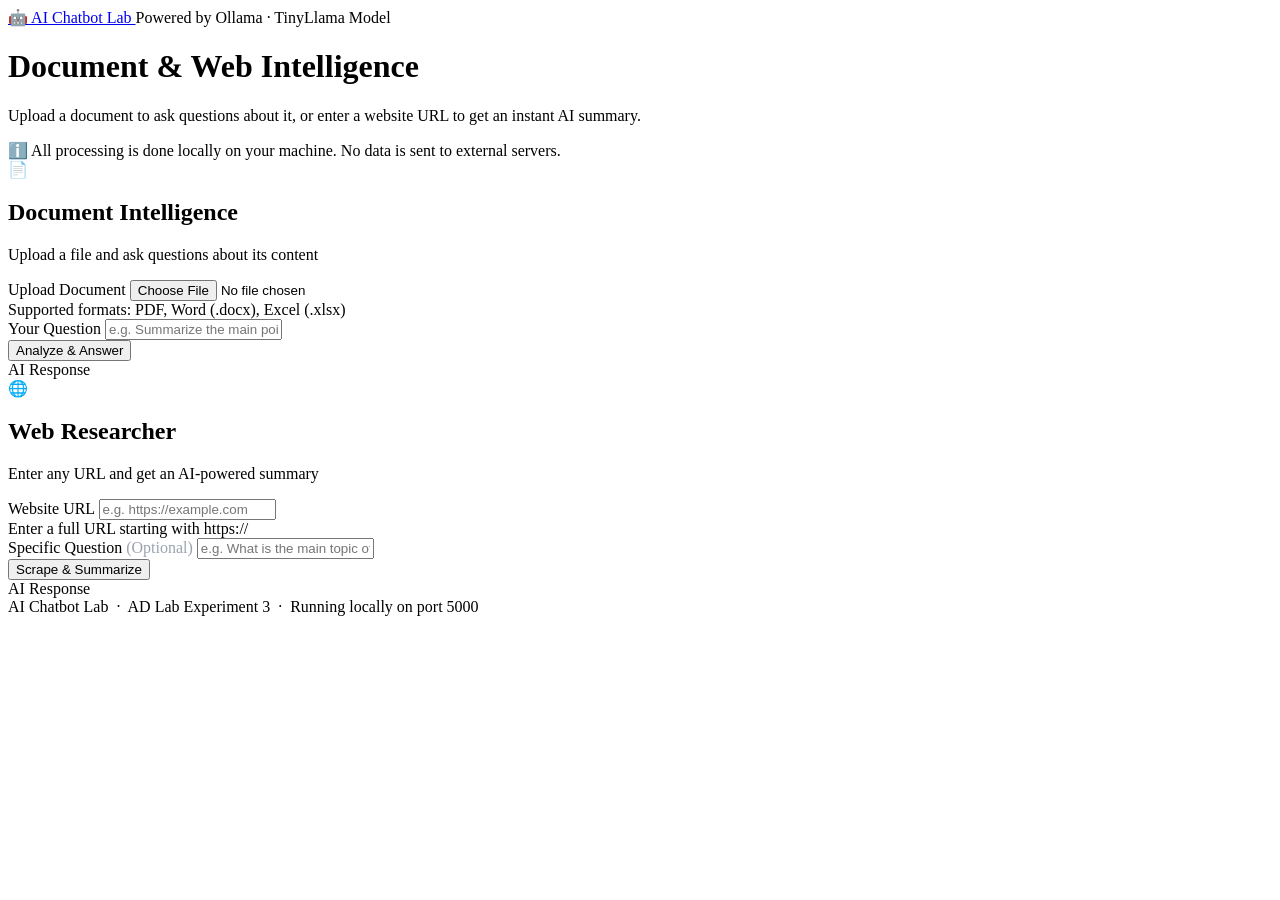
==== index.html @ c7844a53 "Static preview for GitHub Pages" ====
<!DOCTYPE html>
<html lang="en">

<head>
    <meta charset="UTF-8">
    <meta name="viewport" content="width=device-width, initial-scale=1.0">
    <meta name="description"
        content="AI Chatbot Lab - Chat with your documents and research any website using local AI powered by Ollama.">
    <title>AI Chatbot Lab</title>
    <link rel="stylesheet" href="{{ url_for('static', filename='style.css') }}">
    <link href="https://fonts.googleapis.com/css2?family=Inter:wght@400;500;600;700&display=swap" rel="stylesheet">
</head>

<body>

    <!-- Top Navigation -->
    <nav class="navbar">
        <a href="/" class="navbar-brand">
            <span class="logo-icon">🤖</span>
            AI Chatbot Lab
        </a>
        <span class="navbar-info">Powered by Ollama · TinyLlama Model</span>
    </nav>

    <!-- Main Content -->
    <div class="page-wrapper">

        <!-- Page Header -->
        <div class="page-header">
            <h1>Document & Web Intelligence</h1>
            <p>Upload a document to ask questions about it, or enter a website URL to get an instant AI summary.</p>
        </div>

        <!-- Info Banner -->
        <div class="info-banner">
            ℹ️ All processing is done locally on your machine. No data is sent to external servers.
        </div>

        <!-- Tool Cards -->
        <div class="section-cards">

            <!-- Card 1: Document Chat -->
            <div class="card">
                <div class="card-header">
                    <div class="card-icon">📄</div>
                    <div>
                        <h2>Document Intelligence</h2>
                        <p>Upload a file and ask questions about its content</p>
                    </div>
                </div>
                <div class="card-body">
                    <div class="form-group">
                        <label for="doc-upload">Upload Document</label>
                        <input type="file" id="doc-upload" accept=".pdf,.docx,.xlsx">
                        <div class="form-hint">Supported formats: PDF, Word (.docx), Excel (.xlsx)</div>
                    </div>
                    <div class="form-group">
                        <label for="doc-query">Your Question</label>
                        <input type="text" id="doc-query" placeholder="e.g. Summarize the main points of this document">
                    </div>
                    <button class="btn btn-primary" id="doc-btn" onclick="handleDocChat()">
                        <span>Analyze &amp; Answer</span>
                    </button>

                    <div id="doc-response-box" class="response-box hidden">
                        <div class="response-box-header">AI Response</div>
                        <div id="doc-response" class="response-area"></div>
                    </div>
                </div>
            </div>

            <!-- Card 2: Web Scraper -->
            <div class="card">
                <div class="card-header">
                    <div class="card-icon">🌐</div>
                    <div>
                        <h2>Web Researcher</h2>
                        <p>Enter any URL and get an AI-powered summary</p>
                    </div>
                </div>
                <div class="card-body">
                    <div class="form-group">
                        <label for="web-url">Website URL</label>
                        <input type="text" id="web-url" placeholder="e.g. https://example.com">
                        <div class="form-hint">Enter a full URL starting with https://</div>
                    </div>
                    <div class="form-group">
                        <label for="web-prompt">Specific Question <span
                                style="font-weight:400; color:#9ca3af;">(Optional)</span></label>
                        <input type="text" id="web-prompt" placeholder="e.g. What is the main topic of this page?">
                    </div>
                    <button class="btn btn-primary" id="web-btn" onclick="handleWebScrape()">
                        <span>Scrape &amp; Summarize</span>
                    </button>

                    <div id="web-response-box" class="response-box hidden">
                        <div class="response-box-header">AI Response</div>
                        <div id="web-response" class="response-area"></div>
                    </div>
                </div>
            </div>

        </div>

        <!-- Footer -->
        <div class="footer">
            AI Chatbot Lab &nbsp;·&nbsp; AD Lab Experiment 3 &nbsp;·&nbsp; Running locally on port 5000
        </div>

    </div>

    <script>
        async function handleDocChat() {
            const fileInput = document.getElementById('doc-upload');
            const queryInput = document.getElementById('doc-query');
            const responseArea = document.getElementById('doc-response');
            const responseBox = document.getElementById('doc-response-box');
            const btn = document.getElementById('doc-btn');

            if (!fileInput.files[0] && !queryInput.value.trim()) {
                alert("Please upload a file or enter a question.");
                return;
            }

            setLoading(btn, responseArea, responseBox, true);

            const formData = new FormData();
            if (fileInput.files[0]) {
                formData.append('file', fileInput.files[0]);
            }
            formData.append('query', queryInput.value);

            try {
                const res = await fetch('/chat_document', {
                    method: 'POST',
                    body: formData
                });
                const data = await res.json();
                responseArea.textContent = data.response;
                responseArea.classList.remove('thinking');
            } catch (err) {
                responseArea.textContent = "Error: " + err.message;
                responseArea.classList.remove('thinking');
            } finally {
                setLoading(btn, responseArea, responseBox, false);
            }
        }

        async function handleWebScrape() {
            const urlInput = document.getElementById('web-url');
            const promptInput = document.getElementById('web-prompt');
            const responseArea = document.getElementById('web-response');
            const responseBox = document.getElementById('web-response-box');
            const btn = document.getElementById('web-btn');

            if (!urlInput.value.trim()) {
                alert("Please enter a website URL.");
                return;
            }

            setLoading(btn, responseArea, responseBox, true);

            try {
                const res = await fetch('/scrape_web', {
                    method: 'POST',
                    headers: { 'Content-Type': 'application/json' },
                    body: JSON.stringify({
                        url: urlInput.value,
                        prompt: promptInput.value
                    })
                });
                const data = await res.json();
                responseArea.textContent = data.response;
                responseArea.classList.remove('thinking');
            } catch (err) {
                responseArea.textContent = "Error: " + err.message;
                responseArea.classList.remove('thinking');
            } finally {
                setLoading(btn, responseArea, responseBox, false);
            }
        }

        function setLoading(btn, area, box, isLoading) {
            if (isLoading) {
                btn.disabled = true;
                btn.dataset.originalText = btn.innerHTML;
                btn.innerHTML = '<div class="spinner"></div> Processing...';
                box.classList.remove('hidden');
                area.textContent = "Thinking, please wait...";
                area.classList.add('thinking');
            } else {
                btn.disabled = false;
                btn.innerHTML = btn.dataset.originalText;
            }
        }
    </script>

</body>

</html>
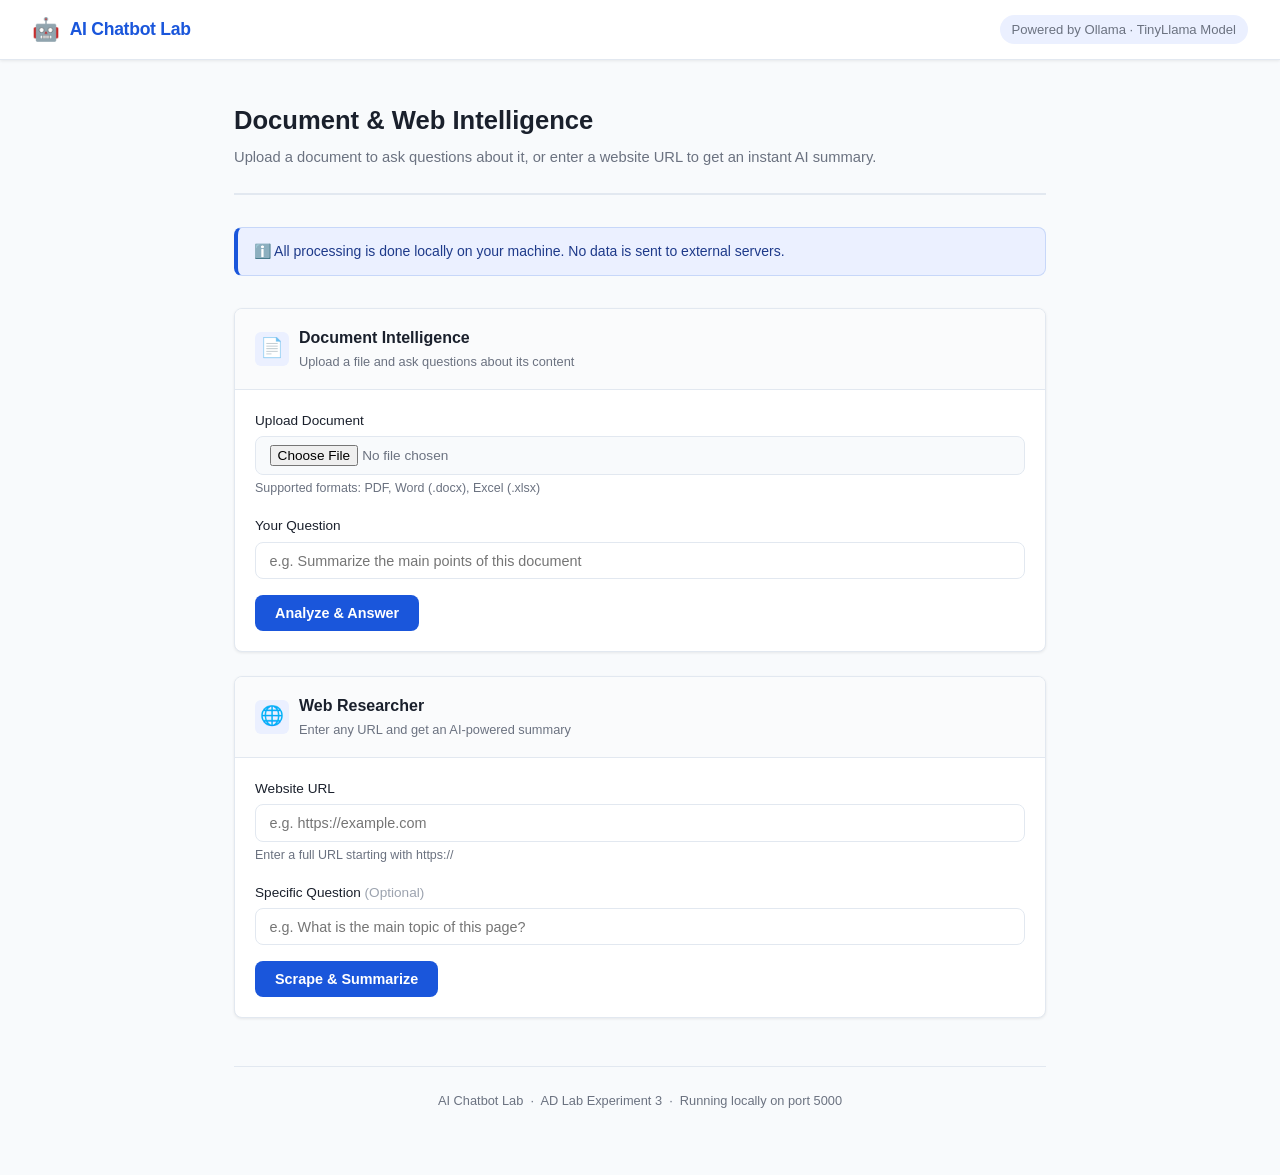
==== commit 4f2c57eb: "Configure for static preview on GitHub Pages" ====
--- a/index.html
+++ b/index.html
@@ -7,7 +7,7 @@
     <meta name="description"
         content="AI Chatbot Lab - Chat with your documents and research any website using local AI powered by Ollama.">
     <title>AI Chatbot Lab</title>
-    <link rel="stylesheet" href="{{ url_for('static', filename='style.css') }}">
+    <link rel="stylesheet" href="style.css">
     <link href="https://fonts.googleapis.com/css2?family=Inter:wght@400;500;600;700&display=swap" rel="stylesheet">
 </head>
 
@@ -104,12 +104,36 @@
 
         <!-- Footer -->
         <div class="footer">
-            AI Chatbot Lab &nbsp;·&nbsp; AD Lab Experiment 3 &nbsp;·&nbsp; Running locally on port 5000
-        </div>
+            AI Chatbot Lab &nbsp;·&nbsp; AD Lab Experiment 3 &nbsp;·&nbsp; <span id="status-badge">Static Preview (GitHub Pages)</span>
+        </div>
+        <script>
+            if (!window.location.hostname.includes('github.io')) {
+                document.getElementById('status-badge').innerHTML = "Running locally on port 5000";
+            }
+        </script>
 
     </div>
 
     <script>
+        // Check if we're on GitHub Pages
+        const isGitHubPages = window.location.hostname.includes('github.io');
+
+        if (isGitHubPages) {
+            console.log("Running in Static Mode on GitHub Pages");
+            // Override fetch to explain backend is needed
+            const originalFetch = window.fetch;
+            window.fetch = async (...args) => {
+                const endpoint = args[0];
+                if (endpoint === '/chat_document' || endpoint === '/scrape_web') {
+                    return {
+                        ok: true,
+                        json: async () => ({ response: "⚠️ This is a static preview on GitHub Pages. To use the AI features, you must run the project locally with Ollama. See README.md for instructions." })
+                    };
+                }
+                return originalFetch(...args);
+            };
+        }
+
         async function handleDocChat() {
             const fileInput = document.getElementById('doc-upload');
             const queryInput = document.getElementById('doc-query');
--- a/style.css
+++ b/style.css
@@ -0,0 +1,349 @@
+/* ===========================
+   AI Chatbot Lab - Clean UI
+   Inspired by upscprep.com
+   =========================== */
+
+:root {
+    --primary: #1a56db;
+    --primary-hover: #1341b0;
+    --primary-light: #ebf0ff;
+    --text: #1a202c;
+    --text-muted: #6b7280;
+    --border: #e2e8f0;
+    --bg: #f8fafc;
+    --white: #ffffff;
+    --success: #16a34a;
+    --error: #dc2626;
+    --shadow-sm: 0 1px 3px rgba(0, 0, 0, 0.08);
+    --shadow-md: 0 4px 12px rgba(0, 0, 0, 0.08);
+    --radius: 8px;
+}
+
+* {
+    box-sizing: border-box;
+    margin: 0;
+    padding: 0;
+}
+
+body {
+    font-family: 'Inter', -apple-system, BlinkMacSystemFont, 'Segoe UI', sans-serif;
+    background-color: var(--bg);
+    color: var(--text);
+    min-height: 100vh;
+    font-size: 15px;
+    line-height: 1.6;
+}
+
+/* ---- Top Navigation Bar ---- */
+.navbar {
+    background: var(--white);
+    border-bottom: 1px solid var(--border);
+    padding: 0 2rem;
+    display: flex;
+    align-items: center;
+    justify-content: space-between;
+    height: 60px;
+    position: sticky;
+    top: 0;
+    z-index: 100;
+    box-shadow: var(--shadow-sm);
+}
+
+.navbar-brand {
+    display: flex;
+    align-items: center;
+    gap: 10px;
+    text-decoration: none;
+    color: var(--primary);
+    font-weight: 700;
+    font-size: 1.1rem;
+    letter-spacing: -0.3px;
+}
+
+.navbar-brand .logo-icon {
+    font-size: 1.4rem;
+}
+
+.navbar-info {
+    font-size: 0.82rem;
+    color: var(--text-muted);
+    background: var(--primary-light);
+    padding: 4px 12px;
+    border-radius: 20px;
+    font-weight: 500;
+}
+
+/* ---- Page Layout ---- */
+.page-wrapper {
+    max-width: 860px;
+    margin: 0 auto;
+    padding: 2.5rem 1.5rem 4rem;
+}
+
+/* ---- Page Header ---- */
+.page-header {
+    margin-bottom: 2rem;
+    border-bottom: 2px solid var(--border);
+    padding-bottom: 1.5rem;
+}
+
+.page-header h1 {
+    font-size: 1.6rem;
+    font-weight: 700;
+    color: var(--text);
+    margin-bottom: 0.3rem;
+}
+
+.page-header p {
+    color: var(--text-muted);
+    font-size: 0.92rem;
+}
+
+/* ---- Info Banner ---- */
+.info-banner {
+    background: var(--primary-light);
+    border: 1px solid #c7d7f9;
+    border-left: 4px solid var(--primary);
+    border-radius: var(--radius);
+    padding: 0.75rem 1rem;
+    margin-bottom: 2rem;
+    font-size: 0.875rem;
+    color: #1e3a8a;
+    display: flex;
+    align-items: center;
+    gap: 8px;
+}
+
+/* ---- Section Cards ---- */
+.section-cards {
+    display: flex;
+    flex-direction: column;
+    gap: 1.5rem;
+}
+
+.card {
+    background: var(--white);
+    border: 1px solid var(--border);
+    border-radius: var(--radius);
+    box-shadow: var(--shadow-sm);
+    overflow: hidden;
+}
+
+.card-header {
+    padding: 1rem 1.25rem;
+    border-bottom: 1px solid var(--border);
+    background: #fafbfc;
+    display: flex;
+    align-items: center;
+    gap: 10px;
+}
+
+.card-header .card-icon {
+    font-size: 1.2rem;
+    width: 34px;
+    height: 34px;
+    display: flex;
+    align-items: center;
+    justify-content: center;
+    background: var(--primary-light);
+    border-radius: 6px;
+}
+
+.card-header h2 {
+    font-size: 1rem;
+    font-weight: 600;
+    color: var(--text);
+    margin: 0;
+}
+
+.card-header p {
+    font-size: 0.8rem;
+    color: var(--text-muted);
+    margin-top: 2px;
+}
+
+.card-body {
+    padding: 1.25rem;
+}
+
+/* ---- Form Elements ---- */
+.form-group {
+    margin-bottom: 1rem;
+}
+
+.form-group label {
+    display: block;
+    font-size: 0.85rem;
+    font-weight: 500;
+    color: var(--text);
+    margin-bottom: 5px;
+}
+
+.form-group input[type="text"],
+.form-group input[type="file"] {
+    width: 100%;
+    padding: 0.6rem 0.85rem;
+    border: 1px solid var(--border);
+    border-radius: var(--radius);
+    font-size: 0.9rem;
+    color: var(--text);
+    background: var(--white);
+    transition: border-color 0.2s;
+    font-family: inherit;
+}
+
+.form-group input[type="text"]:focus {
+    outline: none;
+    border-color: var(--primary);
+    box-shadow: 0 0 0 3px rgba(26, 86, 219, 0.08);
+}
+
+.form-group input[type="file"] {
+    padding: 0.5rem 0.85rem;
+    background: var(--bg);
+    cursor: pointer;
+    font-size: 0.85rem;
+    color: var(--text-muted);
+}
+
+.form-hint {
+    font-size: 0.78rem;
+    color: var(--text-muted);
+    margin-top: 4px;
+}
+
+/* ---- Buttons ---- */
+.btn {
+    display: inline-flex;
+    align-items: center;
+    justify-content: center;
+    gap: 6px;
+    padding: 0.6rem 1.25rem;
+    border: none;
+    border-radius: var(--radius);
+    font-size: 0.9rem;
+    font-weight: 600;
+    cursor: pointer;
+    transition: background 0.2s, transform 0.1s;
+    font-family: inherit;
+    text-decoration: none;
+}
+
+.btn-primary {
+    background: var(--primary);
+    color: var(--white);
+}
+
+.btn-primary:hover {
+    background: var(--primary-hover);
+}
+
+.btn-primary:active {
+    transform: scale(0.98);
+}
+
+.btn-primary:disabled {
+    background: #9ca3af;
+    cursor: not-allowed;
+    transform: none;
+}
+
+/* ---- Response Area ---- */
+.response-box {
+    margin-top: 1rem;
+    border: 1px solid var(--border);
+    border-radius: var(--radius);
+    overflow: hidden;
+}
+
+.response-box-header {
+    background: #f1f5f9;
+    padding: 0.5rem 0.85rem;
+    font-size: 0.78rem;
+    font-weight: 600;
+    color: var(--text-muted);
+    text-transform: uppercase;
+    letter-spacing: 0.5px;
+    border-bottom: 1px solid var(--border);
+}
+
+.response-area {
+    padding: 1rem;
+    min-height: 80px;
+    font-size: 0.9rem;
+    line-height: 1.7;
+    color: var(--text);
+    white-space: pre-wrap;
+    max-height: 280px;
+    overflow-y: auto;
+    background: var(--white);
+}
+
+.response-area.thinking {
+    color: var(--text-muted);
+    font-style: italic;
+}
+
+.hidden {
+    display: none !important;
+}
+
+/* ---- Spinner ---- */
+.spinner {
+    width: 16px;
+    height: 16px;
+    border: 2px solid rgba(255, 255, 255, 0.4);
+    border-radius: 50%;
+    border-top-color: #fff;
+    animation: spin 0.8s linear infinite;
+    flex-shrink: 0;
+}
+
+@keyframes spin {
+    to {
+        transform: rotate(360deg);
+    }
+}
+
+/* ---- Footer ---- */
+.footer {
+    text-align: center;
+    margin-top: 3rem;
+    font-size: 0.8rem;
+    color: var(--text-muted);
+    border-top: 1px solid var(--border);
+    padding-top: 1.5rem;
+}
+
+/* ---- Responsive ---- */
+@media (max-width: 600px) {
+    .navbar {
+        padding: 0 1rem;
+    }
+
+    .page-wrapper {
+        padding: 1.5rem 1rem 3rem;
+    }
+
+    .page-header h1 {
+        font-size: 1.3rem;
+    }
+}
+
+/* ---- Scrollbar ---- */
+::-webkit-scrollbar {
+    width: 6px;
+}
+
+::-webkit-scrollbar-track {
+    background: #f1f5f9;
+}
+
+::-webkit-scrollbar-thumb {
+    background: #cbd5e1;
+    border-radius: 4px;
+}
+
+::-webkit-scrollbar-thumb:hover {
+    background: #94a3b8;
+}
